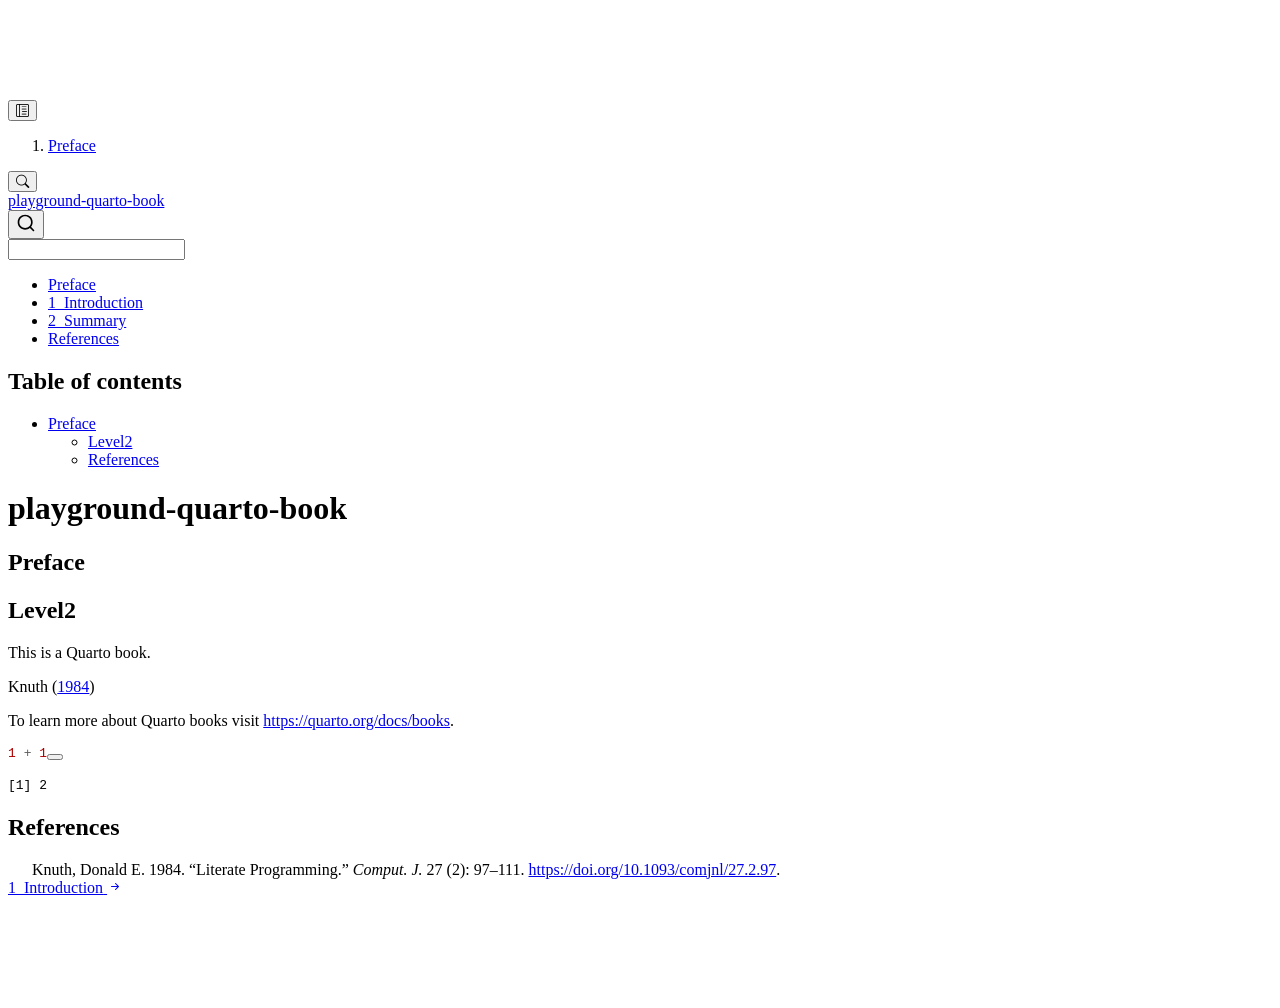
==== _book/index.html @ b1f2ea17 "Initial commit" ====
<!DOCTYPE html>
<html xmlns="http://www.w3.org/1999/xhtml" lang="en" xml:lang="en"><head>

<meta charset="utf-8">
<meta name="generator" content="quarto-1.6.8">

<meta name="viewport" content="width=device-width, initial-scale=1.0, user-scalable=yes">


<title>playground-quarto-book</title>
<style>
code{white-space: pre-wrap;}
span.smallcaps{font-variant: small-caps;}
div.columns{display: flex; gap: min(4vw, 1.5em);}
div.column{flex: auto; overflow-x: auto;}
div.hanging-indent{margin-left: 1.5em; text-indent: -1.5em;}
ul.task-list{list-style: none;}
ul.task-list li input[type="checkbox"] {
  width: 0.8em;
  margin: 0 0.8em 0.2em -1em; /* quarto-specific, see https://github.com/quarto-dev/quarto-cli/issues/4556 */ 
  vertical-align: middle;
}
/* CSS for syntax highlighting */
pre > code.sourceCode { white-space: pre; position: relative; }
pre > code.sourceCode > span { line-height: 1.25; }
pre > code.sourceCode > span:empty { height: 1.2em; }
.sourceCode { overflow: visible; }
code.sourceCode > span { color: inherit; text-decoration: inherit; }
div.sourceCode { margin: 1em 0; }
pre.sourceCode { margin: 0; }
@media screen {
div.sourceCode { overflow: auto; }
}
@media print {
pre > code.sourceCode { white-space: pre-wrap; }
pre > code.sourceCode > span { display: inline-block; text-indent: -5em; padding-left: 5em; }
}
pre.numberSource code
  { counter-reset: source-line 0; }
pre.numberSource code > span
  { position: relative; left: -4em; counter-increment: source-line; }
pre.numberSource code > span > a:first-child::before
  { content: counter(source-line);
    position: relative; left: -1em; text-align: right; vertical-align: baseline;
    border: none; display: inline-block;
    -webkit-touch-callout: none; -webkit-user-select: none;
    -khtml-user-select: none; -moz-user-select: none;
    -ms-user-select: none; user-select: none;
    padding: 0 4px; width: 4em;
  }
pre.numberSource { margin-left: 3em;  padding-left: 4px; }
div.sourceCode
  {   }
@media screen {
pre > code.sourceCode > span > a:first-child::before { text-decoration: underline; }
}
/* CSS for citations */
div.csl-bib-body { }
div.csl-entry {
  clear: both;
  margin-bottom: 0em;
}
.hanging-indent div.csl-entry {
  margin-left:2em;
  text-indent:-2em;
}
div.csl-left-margin {
  min-width:2em;
  float:left;
}
div.csl-right-inline {
  margin-left:2em;
  padding-left:1em;
}
div.csl-indent {
  margin-left: 2em;
}</style>


<script src="site_libs/quarto-nav/quarto-nav.js"></script>
<script src="site_libs/quarto-nav/headroom.min.js"></script>
<script src="site_libs/clipboard/clipboard.min.js"></script>
<script src="site_libs/quarto-search/autocomplete.umd.js"></script>
<script src="site_libs/quarto-search/fuse.min.js"></script>
<script src="site_libs/quarto-search/quarto-search.js"></script>
<meta name="quarto:offset" content="./">
<link href="./intro.html" rel="next">
<script src="site_libs/quarto-html/quarto.js"></script>
<script src="site_libs/quarto-html/popper.min.js"></script>
<script src="site_libs/quarto-html/tippy.umd.min.js"></script>
<script src="site_libs/quarto-html/anchor.min.js"></script>
<link href="site_libs/quarto-html/tippy.css" rel="stylesheet">
<link href="site_libs/quarto-html/quarto-syntax-highlighting-79bb3942e891885f9f7af119cd221462.css" rel="stylesheet" id="quarto-text-highlighting-styles">
<script src="site_libs/bootstrap/bootstrap.min.js"></script>
<link href="site_libs/bootstrap/bootstrap-icons.css" rel="stylesheet">
<link href="site_libs/bootstrap/bootstrap-e19161ed4e9aff9b066a34963cfd5be8.min.css" rel="stylesheet" append-hash="true" id="quarto-bootstrap" data-mode="light">
<script id="quarto-search-options" type="application/json">{
  "location": "sidebar",
  "copy-button": false,
  "collapse-after": 3,
  "panel-placement": "start",
  "type": "textbox",
  "limit": 50,
  "keyboard-shortcut": [
    "f",
    "/",
    "s"
  ],
  "show-item-context": false,
  "language": {
    "search-no-results-text": "No results",
    "search-matching-documents-text": "matching documents",
    "search-copy-link-title": "Copy link to search",
    "search-hide-matches-text": "Hide additional matches",
    "search-more-match-text": "more match in this document",
    "search-more-matches-text": "more matches in this document",
    "search-clear-button-title": "Clear",
    "search-text-placeholder": "",
    "search-detached-cancel-button-title": "Cancel",
    "search-submit-button-title": "Submit",
    "search-label": "Search"
  }
}</script>


</head>

<body class="nav-sidebar floating">

<div id="quarto-search-results"></div>
  <header id="quarto-header" class="headroom fixed-top">
  <nav class="quarto-secondary-nav">
    <div class="container-fluid d-flex">
      <button type="button" class="quarto-btn-toggle btn" data-bs-toggle="collapse" role="button" data-bs-target=".quarto-sidebar-collapse-item" aria-controls="quarto-sidebar" aria-expanded="false" aria-label="Toggle sidebar navigation" onclick="if (window.quartoToggleHeadroom) { window.quartoToggleHeadroom(); }">
        <i class="bi bi-layout-text-sidebar-reverse"></i>
      </button>
        <nav class="quarto-page-breadcrumbs" aria-label="breadcrumb"><ol class="breadcrumb"><li class="breadcrumb-item"><a href="./index.html">Preface</a></li></ol></nav>
        <a class="flex-grow-1" role="navigation" data-bs-toggle="collapse" data-bs-target=".quarto-sidebar-collapse-item" aria-controls="quarto-sidebar" aria-expanded="false" aria-label="Toggle sidebar navigation" onclick="if (window.quartoToggleHeadroom) { window.quartoToggleHeadroom(); }">      
        </a>
      <button type="button" class="btn quarto-search-button" aria-label="Search" onclick="window.quartoOpenSearch();">
        <i class="bi bi-search"></i>
      </button>
    </div>
  </nav>
</header>
<!-- content -->
<div id="quarto-content" class="quarto-container page-columns page-rows-contents page-layout-article">
<!-- sidebar -->
  <nav id="quarto-sidebar" class="sidebar collapse collapse-horizontal quarto-sidebar-collapse-item sidebar-navigation floating overflow-auto">
    <div class="pt-lg-2 mt-2 text-left sidebar-header">
    <div class="sidebar-title mb-0 py-0">
      <a href="./">playground-quarto-book</a> 
    </div>
      </div>
        <div class="mt-2 flex-shrink-0 align-items-center">
        <div class="sidebar-search">
        <div id="quarto-search" class="" title="Search"></div>
        </div>
        </div>
    <div class="sidebar-menu-container"> 
    <ul class="list-unstyled mt-1">
        <li class="sidebar-item">
  <div class="sidebar-item-container"> 
  <a href="./index.html" class="sidebar-item-text sidebar-link active">
 <span class="menu-text">Preface</span></a>
  </div>
</li>
        <li class="sidebar-item">
  <div class="sidebar-item-container"> 
  <a href="./intro.html" class="sidebar-item-text sidebar-link">
 <span class="menu-text"><span class="chapter-number">1</span>&nbsp; <span class="chapter-title">Introduction</span></span></a>
  </div>
</li>
        <li class="sidebar-item">
  <div class="sidebar-item-container"> 
  <a href="./summary.html" class="sidebar-item-text sidebar-link">
 <span class="menu-text"><span class="chapter-number">2</span>&nbsp; <span class="chapter-title">Summary</span></span></a>
  </div>
</li>
        <li class="sidebar-item">
  <div class="sidebar-item-container"> 
  <a href="./references.html" class="sidebar-item-text sidebar-link">
 <span class="menu-text">References</span></a>
  </div>
</li>
    </ul>
    </div>
</nav>
<div id="quarto-sidebar-glass" class="quarto-sidebar-collapse-item" data-bs-toggle="collapse" data-bs-target=".quarto-sidebar-collapse-item"></div>
<!-- margin-sidebar -->
    <div id="quarto-margin-sidebar" class="sidebar margin-sidebar">
        <nav id="TOC" role="doc-toc" class="toc-active">
    <h2 id="toc-title">Table of contents</h2>
   
  <ul>
  <li><a href="#preface" id="toc-preface" class="nav-link active" data-scroll-target="#preface">Preface</a>
  <ul class="collapse">
  <li><a href="#level2" id="toc-level2" class="nav-link" data-scroll-target="#level2">Level2</a></li>
  <li><a href="#bibliography--707ddefda8b9d501a1d63dad3fcb74d0cb28b51a" id="toc-bibliography--707ddefda8b9d501a1d63dad3fcb74d0cb28b51a" class="nav-link" data-scroll-target="#bibliography--707ddefda8b9d501a1d63dad3fcb74d0cb28b51a">References</a></li>
  </ul></li>
  </ul>
</nav>
    </div>
<!-- main -->
<main class="content" id="quarto-document-content">

<header id="title-block-header" class="quarto-title-block default">
<div class="quarto-title">
<h1 class="title">playground-quarto-book</h1>
</div>



<div class="quarto-title-meta">

    
  
    
  </div>
  


</header>


<section id="preface" class="level1 unnumbered">
<h1 class="unnumbered">Preface</h1>
<section id="level2" class="level2">
<h2 class="anchored" data-anchor-id="level2">Level2</h2>
<p>This is a Quarto book.</p>
<p><span class="citation" data-cites="knuth84--707ddefda8b9d501a1d63dad3fcb74d0cb28b51a">Knuth (<a href="references.html#ref-knuth84--707ddefda8b9d501a1d63dad3fcb74d0cb28b51a" role="doc-biblioref">1984</a>)</span></p>
<p>To learn more about Quarto books visit <a href="https://quarto.org/docs/books" class="uri">https://quarto.org/docs/books</a>.</p>
<div class="cell">
<div class="sourceCode cell-code" id="cb1"><pre class="sourceCode r code-with-copy"><code class="sourceCode r"><span id="cb1-1"><a href="#cb1-1" aria-hidden="true" tabindex="-1"></a><span class="dv">1</span> <span class="sc">+</span> <span class="dv">1</span></span></code><button title="Copy to Clipboard" class="code-copy-button"><i class="bi"></i></button></pre></div>
<div class="cell-output cell-output-stdout">
<pre><code>[1] 2</code></pre>
</div>
</div>


</section>
<section id="bibliography--707ddefda8b9d501a1d63dad3fcb74d0cb28b51a" class="level2 unnumbered">
<h2 class="unnumbered anchored" data-anchor-id="bibliography--707ddefda8b9d501a1d63dad3fcb74d0cb28b51a">References</h2>
<div id="refs--707ddefda8b9d501a1d63dad3fcb74d0cb28b51a" class="references csl-bib-body hanging-indent" data-entry-spacing="0" role="list">
<div id="ref-knuth84--707ddefda8b9d501a1d63dad3fcb74d0cb28b51a" class="csl-entry" role="listitem">
Knuth, Donald E. 1984. <span>“Literate Programming.”</span> <em>Comput. J.</em> 27 (2): 97–111. <a href="https://doi.org/10.1093/comjnl/27.2.97">https://doi.org/10.1093/comjnl/27.2.97</a>.
</div>
</div>
</section>
</section>

</main> <!-- /main -->
<script id="quarto-html-after-body" type="application/javascript">
window.document.addEventListener("DOMContentLoaded", function (event) {
  const toggleBodyColorMode = (bsSheetEl) => {
    const mode = bsSheetEl.getAttribute("data-mode");
    const bodyEl = window.document.querySelector("body");
    if (mode === "dark") {
      bodyEl.classList.add("quarto-dark");
      bodyEl.classList.remove("quarto-light");
    } else {
      bodyEl.classList.add("quarto-light");
      bodyEl.classList.remove("quarto-dark");
    }
  }
  const toggleBodyColorPrimary = () => {
    const bsSheetEl = window.document.querySelector("link#quarto-bootstrap");
    if (bsSheetEl) {
      toggleBodyColorMode(bsSheetEl);
    }
  }
  toggleBodyColorPrimary();  
  const icon = "";
  const anchorJS = new window.AnchorJS();
  anchorJS.options = {
    placement: 'right',
    icon: icon
  };
  anchorJS.add('.anchored');
  const isCodeAnnotation = (el) => {
    for (const clz of el.classList) {
      if (clz.startsWith('code-annotation-')) {                     
        return true;
      }
    }
    return false;
  }
  const onCopySuccess = function(e) {
    // button target
    const button = e.trigger;
    // don't keep focus
    button.blur();
    // flash "checked"
    button.classList.add('code-copy-button-checked');
    var currentTitle = button.getAttribute("title");
    button.setAttribute("title", "Copied!");
    let tooltip;
    if (window.bootstrap) {
      button.setAttribute("data-bs-toggle", "tooltip");
      button.setAttribute("data-bs-placement", "left");
      button.setAttribute("data-bs-title", "Copied!");
      tooltip = new bootstrap.Tooltip(button, 
        { trigger: "manual", 
          customClass: "code-copy-button-tooltip",
          offset: [0, -8]});
      tooltip.show();    
    }
    setTimeout(function() {
      if (tooltip) {
        tooltip.hide();
        button.removeAttribute("data-bs-title");
        button.removeAttribute("data-bs-toggle");
        button.removeAttribute("data-bs-placement");
      }
      button.setAttribute("title", currentTitle);
      button.classList.remove('code-copy-button-checked');
    }, 1000);
    // clear code selection
    e.clearSelection();
  }
  const getTextToCopy = function(trigger) {
      const codeEl = trigger.previousElementSibling.cloneNode(true);
      for (const childEl of codeEl.children) {
        if (isCodeAnnotation(childEl)) {
          childEl.remove();
        }
      }
      return codeEl.innerText;
  }
  const clipboard = new window.ClipboardJS('.code-copy-button:not([data-in-quarto-modal])', {
    text: getTextToCopy
  });
  clipboard.on('success', onCopySuccess);
  if (window.document.getElementById('quarto-embedded-source-code-modal')) {
    // For code content inside modals, clipBoardJS needs to be initialized with a container option
    // TODO: Check when it could be a function (https://github.com/zenorocha/clipboard.js/issues/860)
    const clipboardModal = new window.ClipboardJS('.code-copy-button[data-in-quarto-modal]', {
      text: getTextToCopy,
      container: window.document.getElementById('quarto-embedded-source-code-modal')
    });
    clipboardModal.on('success', onCopySuccess);
  }
    var localhostRegex = new RegExp(/^(?:http|https):\/\/localhost\:?[0-9]*\//);
    var mailtoRegex = new RegExp(/^mailto:/);
      var filterRegex = new RegExp('/' + window.location.host + '/');
    var isInternal = (href) => {
        return filterRegex.test(href) || localhostRegex.test(href) || mailtoRegex.test(href);
    }
    // Inspect non-navigation links and adorn them if external
 	var links = window.document.querySelectorAll('a[href]:not(.nav-link):not(.navbar-brand):not(.toc-action):not(.sidebar-link):not(.sidebar-item-toggle):not(.pagination-link):not(.no-external):not([aria-hidden]):not(.dropdown-item):not(.quarto-navigation-tool):not(.about-link)');
    for (var i=0; i<links.length; i++) {
      const link = links[i];
      if (!isInternal(link.href)) {
        // undo the damage that might have been done by quarto-nav.js in the case of
        // links that we want to consider external
        if (link.dataset.originalHref !== undefined) {
          link.href = link.dataset.originalHref;
        }
      }
    }
  function tippyHover(el, contentFn, onTriggerFn, onUntriggerFn) {
    const config = {
      allowHTML: true,
      maxWidth: 500,
      delay: 100,
      arrow: false,
      appendTo: function(el) {
          return el.parentElement;
      },
      interactive: true,
      interactiveBorder: 10,
      theme: 'quarto',
      placement: 'bottom-start',
    };
    if (contentFn) {
      config.content = contentFn;
    }
    if (onTriggerFn) {
      config.onTrigger = onTriggerFn;
    }
    if (onUntriggerFn) {
      config.onUntrigger = onUntriggerFn;
    }
    window.tippy(el, config); 
  }
  const noterefs = window.document.querySelectorAll('a[role="doc-noteref"]');
  for (var i=0; i<noterefs.length; i++) {
    const ref = noterefs[i];
    tippyHover(ref, function() {
      // use id or data attribute instead here
      let href = ref.getAttribute('data-footnote-href') || ref.getAttribute('href');
      try { href = new URL(href).hash; } catch {}
      const id = href.replace(/^#\/?/, "");
      const note = window.document.getElementById(id);
      if (note) {
        return note.innerHTML;
      } else {
        return "";
      }
    });
  }
  const xrefs = window.document.querySelectorAll('a.quarto-xref');
  const processXRef = (id, note) => {
    // Strip column container classes
    const stripColumnClz = (el) => {
      el.classList.remove("page-full", "page-columns");
      if (el.children) {
        for (const child of el.children) {
          stripColumnClz(child);
        }
      }
    }
    stripColumnClz(note)
    if (id === null || id.startsWith('sec-')) {
      // Special case sections, only their first couple elements
      const container = document.createElement("div");
      if (note.children && note.children.length > 2) {
        container.appendChild(note.children[0].cloneNode(true));
        for (let i = 1; i < note.children.length; i++) {
          const child = note.children[i];
          if (child.tagName === "P" && child.innerText === "") {
            continue;
          } else {
            container.appendChild(child.cloneNode(true));
            break;
          }
        }
        if (window.Quarto?.typesetMath) {
          window.Quarto.typesetMath(container);
        }
        return container.innerHTML
      } else {
        if (window.Quarto?.typesetMath) {
          window.Quarto.typesetMath(note);
        }
        return note.innerHTML;
      }
    } else {
      // Remove any anchor links if they are present
      const anchorLink = note.querySelector('a.anchorjs-link');
      if (anchorLink) {
        anchorLink.remove();
      }
      if (window.Quarto?.typesetMath) {
        window.Quarto.typesetMath(note);
      }
      // TODO in 1.5, we should make sure this works without a callout special case
      if (note.classList.contains("callout")) {
        return note.outerHTML;
      } else {
        return note.innerHTML;
      }
    }
  }
  for (var i=0; i<xrefs.length; i++) {
    const xref = xrefs[i];
    tippyHover(xref, undefined, function(instance) {
      instance.disable();
      let url = xref.getAttribute('href');
      let hash = undefined; 
      if (url.startsWith('#')) {
        hash = url;
      } else {
        try { hash = new URL(url).hash; } catch {}
      }
      if (hash) {
        const id = hash.replace(/^#\/?/, "");
        const note = window.document.getElementById(id);
        if (note !== null) {
          try {
            const html = processXRef(id, note.cloneNode(true));
            instance.setContent(html);
          } finally {
            instance.enable();
            instance.show();
          }
        } else {
          // See if we can fetch this
          fetch(url.split('#')[0])
          .then(res => res.text())
          .then(html => {
            const parser = new DOMParser();
            const htmlDoc = parser.parseFromString(html, "text/html");
            const note = htmlDoc.getElementById(id);
            if (note !== null) {
              const html = processXRef(id, note);
              instance.setContent(html);
            } 
          }).finally(() => {
            instance.enable();
            instance.show();
          });
        }
      } else {
        // See if we can fetch a full url (with no hash to target)
        // This is a special case and we should probably do some content thinning / targeting
        fetch(url)
        .then(res => res.text())
        .then(html => {
          const parser = new DOMParser();
          const htmlDoc = parser.parseFromString(html, "text/html");
          const note = htmlDoc.querySelector('main.content');
          if (note !== null) {
            // This should only happen for chapter cross references
            // (since there is no id in the URL)
            // remove the first header
            if (note.children.length > 0 && note.children[0].tagName === "HEADER") {
              note.children[0].remove();
            }
            const html = processXRef(null, note);
            instance.setContent(html);
          } 
        }).finally(() => {
          instance.enable();
          instance.show();
        });
      }
    }, function(instance) {
    });
  }
      let selectedAnnoteEl;
      const selectorForAnnotation = ( cell, annotation) => {
        let cellAttr = 'data-code-cell="' + cell + '"';
        let lineAttr = 'data-code-annotation="' +  annotation + '"';
        const selector = 'span[' + cellAttr + '][' + lineAttr + ']';
        return selector;
      }
      const selectCodeLines = (annoteEl) => {
        const doc = window.document;
        const targetCell = annoteEl.getAttribute("data-target-cell");
        const targetAnnotation = annoteEl.getAttribute("data-target-annotation");
        const annoteSpan = window.document.querySelector(selectorForAnnotation(targetCell, targetAnnotation));
        const lines = annoteSpan.getAttribute("data-code-lines").split(",");
        const lineIds = lines.map((line) => {
          return targetCell + "-" + line;
        })
        let top = null;
        let height = null;
        let parent = null;
        if (lineIds.length > 0) {
            //compute the position of the single el (top and bottom and make a div)
            const el = window.document.getElementById(lineIds[0]);
            top = el.offsetTop;
            height = el.offsetHeight;
            parent = el.parentElement.parentElement;
          if (lineIds.length > 1) {
            const lastEl = window.document.getElementById(lineIds[lineIds.length - 1]);
            const bottom = lastEl.offsetTop + lastEl.offsetHeight;
            height = bottom - top;
          }
          if (top !== null && height !== null && parent !== null) {
            // cook up a div (if necessary) and position it 
            let div = window.document.getElementById("code-annotation-line-highlight");
            if (div === null) {
              div = window.document.createElement("div");
              div.setAttribute("id", "code-annotation-line-highlight");
              div.style.position = 'absolute';
              parent.appendChild(div);
            }
            div.style.top = top - 2 + "px";
            div.style.height = height + 4 + "px";
            div.style.left = 0;
            let gutterDiv = window.document.getElementById("code-annotation-line-highlight-gutter");
            if (gutterDiv === null) {
              gutterDiv = window.document.createElement("div");
              gutterDiv.setAttribute("id", "code-annotation-line-highlight-gutter");
              gutterDiv.style.position = 'absolute';
              const codeCell = window.document.getElementById(targetCell);
              const gutter = codeCell.querySelector('.code-annotation-gutter');
              gutter.appendChild(gutterDiv);
            }
            gutterDiv.style.top = top - 2 + "px";
            gutterDiv.style.height = height + 4 + "px";
          }
          selectedAnnoteEl = annoteEl;
        }
      };
      const unselectCodeLines = () => {
        const elementsIds = ["code-annotation-line-highlight", "code-annotation-line-highlight-gutter"];
        elementsIds.forEach((elId) => {
          const div = window.document.getElementById(elId);
          if (div) {
            div.remove();
          }
        });
        selectedAnnoteEl = undefined;
      };
        // Handle positioning of the toggle
    window.addEventListener(
      "resize",
      throttle(() => {
        elRect = undefined;
        if (selectedAnnoteEl) {
          selectCodeLines(selectedAnnoteEl);
        }
      }, 10)
    );
    function throttle(fn, ms) {
    let throttle = false;
    let timer;
      return (...args) => {
        if(!throttle) { // first call gets through
            fn.apply(this, args);
            throttle = true;
        } else { // all the others get throttled
            if(timer) clearTimeout(timer); // cancel #2
            timer = setTimeout(() => {
              fn.apply(this, args);
              timer = throttle = false;
            }, ms);
        }
      };
    }
      // Attach click handler to the DT
      const annoteDls = window.document.querySelectorAll('dt[data-target-cell]');
      for (const annoteDlNode of annoteDls) {
        annoteDlNode.addEventListener('click', (event) => {
          const clickedEl = event.target;
          if (clickedEl !== selectedAnnoteEl) {
            unselectCodeLines();
            const activeEl = window.document.querySelector('dt[data-target-cell].code-annotation-active');
            if (activeEl) {
              activeEl.classList.remove('code-annotation-active');
            }
            selectCodeLines(clickedEl);
            clickedEl.classList.add('code-annotation-active');
          } else {
            // Unselect the line
            unselectCodeLines();
            clickedEl.classList.remove('code-annotation-active');
          }
        });
      }
  const findCites = (el) => {
    const parentEl = el.parentElement;
    if (parentEl) {
      const cites = parentEl.dataset.cites;
      if (cites) {
        return {
          el,
          cites: cites.split(' ')
        };
      } else {
        return findCites(el.parentElement)
      }
    } else {
      return undefined;
    }
  };
  var bibliorefs = window.document.querySelectorAll('a[role="doc-biblioref"]');
  for (var i=0; i<bibliorefs.length; i++) {
    const ref = bibliorefs[i];
    const citeInfo = findCites(ref);
    if (citeInfo) {
      tippyHover(citeInfo.el, function() {
        var popup = window.document.createElement('div');
        citeInfo.cites.forEach(function(cite) {
          var citeDiv = window.document.createElement('div');
          citeDiv.classList.add('hanging-indent');
          citeDiv.classList.add('csl-entry');
          var biblioDiv = window.document.getElementById('ref-' + cite);
          if (biblioDiv) {
            citeDiv.innerHTML = biblioDiv.innerHTML;
          }
          popup.appendChild(citeDiv);
        });
        return popup.innerHTML;
      });
    }
  }
});
</script>
<nav class="page-navigation">
  <div class="nav-page nav-page-previous">
  </div>
  <div class="nav-page nav-page-next">
      <a href="./intro.html" class="pagination-link" aria-label="Introduction">
        <span class="nav-page-text"><span class="chapter-number">1</span>&nbsp; <span class="chapter-title">Introduction</span></span> <i class="bi bi-arrow-right-short"></i>
      </a>
  </div>
</nav>
</div> <!-- /content -->




</body></html>
---- _book/site_libs/quarto-html/tippy.css ----
.tippy-box[data-animation=fade][data-state=hidden]{opacity:0}[data-tippy-root]{max-width:calc(100vw - 10px)}.tippy-box{position:relative;background-color:#333;color:#fff;border-radius:4px;font-size:14px;line-height:1.4;white-space:normal;outline:0;transition-property:transform,visibility,opacity}.tippy-box[data-placement^=top]>.tippy-arrow{bottom:0}.tippy-box[data-placement^=top]>.tippy-arrow:before{bottom:-7px;left:0;border-width:8px 8px 0;border-top-color:initial;transform-origin:center top}.tippy-box[data-placement^=bottom]>.tippy-arrow{top:0}.tippy-box[data-placement^=bottom]>.tippy-arrow:before{top:-7px;left:0;border-width:0 8px 8px;border-bottom-color:initial;transform-origin:center bottom}.tippy-box[data-placement^=left]>.tippy-arrow{right:0}.tippy-box[data-placement^=left]>.tippy-arrow:before{border-width:8px 0 8px 8px;border-left-color:initial;right:-7px;transform-origin:center left}.tippy-box[data-placement^=right]>.tippy-arrow{left:0}.tippy-box[data-placement^=right]>.tippy-arrow:before{left:-7px;border-width:8px 8px 8px 0;border-right-color:initial;transform-origin:center right}.tippy-box[data-inertia][data-state=visible]{transition-timing-function:cubic-bezier(.54,1.5,.38,1.11)}.tippy-arrow{width:16px;height:16px;color:#333}.tippy-arrow:before{content:"";position:absolute;border-color:transparent;border-style:solid}.tippy-content{position:relative;padding:5px 9px;z-index:1}
---- _book/site_libs/quarto-html/quarto-syntax-highlighting-79bb3942e891885f9f7af119cd221462.css ----
/* quarto syntax highlight colors */
:root {
  --quarto-hl-ot-color: #003B4F;
  --quarto-hl-at-color: #657422;
  --quarto-hl-ss-color: #20794D;
  --quarto-hl-an-color: #5E5E5E;
  --quarto-hl-fu-color: #4758AB;
  --quarto-hl-st-color: #20794D;
  --quarto-hl-cf-color: #003B4F;
  --quarto-hl-op-color: #5E5E5E;
  --quarto-hl-er-color: #AD0000;
  --quarto-hl-bn-color: #AD0000;
  --quarto-hl-al-color: #AD0000;
  --quarto-hl-va-color: #111111;
  --quarto-hl-bu-color: inherit;
  --quarto-hl-ex-color: inherit;
  --quarto-hl-pp-color: #AD0000;
  --quarto-hl-in-color: #5E5E5E;
  --quarto-hl-vs-color: #20794D;
  --quarto-hl-wa-color: #5E5E5E;
  --quarto-hl-do-color: #5E5E5E;
  --quarto-hl-im-color: #00769E;
  --quarto-hl-ch-color: #20794D;
  --quarto-hl-dt-color: #AD0000;
  --quarto-hl-fl-color: #AD0000;
  --quarto-hl-co-color: #5E5E5E;
  --quarto-hl-cv-color: #5E5E5E;
  --quarto-hl-cn-color: #8f5902;
  --quarto-hl-sc-color: #5E5E5E;
  --quarto-hl-dv-color: #AD0000;
  --quarto-hl-kw-color: #003B4F;
}

/* other quarto variables */
:root {
  --quarto-font-monospace: SFMono-Regular, Menlo, Monaco, Consolas, "Liberation Mono", "Courier New", monospace;
}

pre > code.sourceCode > span {
  color: #003B4F;
}

code span {
  color: #003B4F;
}

code.sourceCode > span {
  color: #003B4F;
}

div.sourceCode,
div.sourceCode pre.sourceCode {
  color: #003B4F;
}

code span.ot {
  color: #003B4F;
  font-style: inherit;
}

code span.at {
  color: #657422;
  font-style: inherit;
}

code span.ss {
  color: #20794D;
  font-style: inherit;
}

code span.an {
  color: #5E5E5E;
  font-style: inherit;
}

code span.fu {
  color: #4758AB;
  font-style: inherit;
}

code span.st {
  color: #20794D;
  font-style: inherit;
}

code span.cf {
  color: #003B4F;
  font-weight: bold;
  font-style: inherit;
}

code span.op {
  color: #5E5E5E;
  font-style: inherit;
}

code span.er {
  color: #AD0000;
  font-style: inherit;
}

code span.bn {
  color: #AD0000;
  font-style: inherit;
}

code span.al {
  color: #AD0000;
  font-style: inherit;
}

code span.va {
  color: #111111;
  font-style: inherit;
}

code span.bu {
  font-style: inherit;
}

code span.ex {
  font-style: inherit;
}

code span.pp {
  color: #AD0000;
  font-style: inherit;
}

code span.in {
  color: #5E5E5E;
  font-style: inherit;
}

code span.vs {
  color: #20794D;
  font-style: inherit;
}

code span.wa {
  color: #5E5E5E;
  font-style: italic;
}

code span.do {
  color: #5E5E5E;
  font-style: italic;
}

code span.im {
  color: #00769E;
  font-style: inherit;
}

code span.ch {
  color: #20794D;
  font-style: inherit;
}

code span.dt {
  color: #AD0000;
  font-style: inherit;
}

code span.fl {
  color: #AD0000;
  font-style: inherit;
}

code span.co {
  color: #5E5E5E;
  font-style: inherit;
}

code span.cv {
  color: #5E5E5E;
  font-style: italic;
}

code span.cn {
  color: #8f5902;
  font-style: inherit;
}

code span.sc {
  color: #5E5E5E;
  font-style: inherit;
}

code span.dv {
  color: #AD0000;
  font-style: inherit;
}

code span.kw {
  color: #003B4F;
  font-weight: bold;
  font-style: inherit;
}

.prevent-inlining {
  content: "</";
}

/*# sourceMappingURL=176343f978445ff345facc1991557eab.css.map */
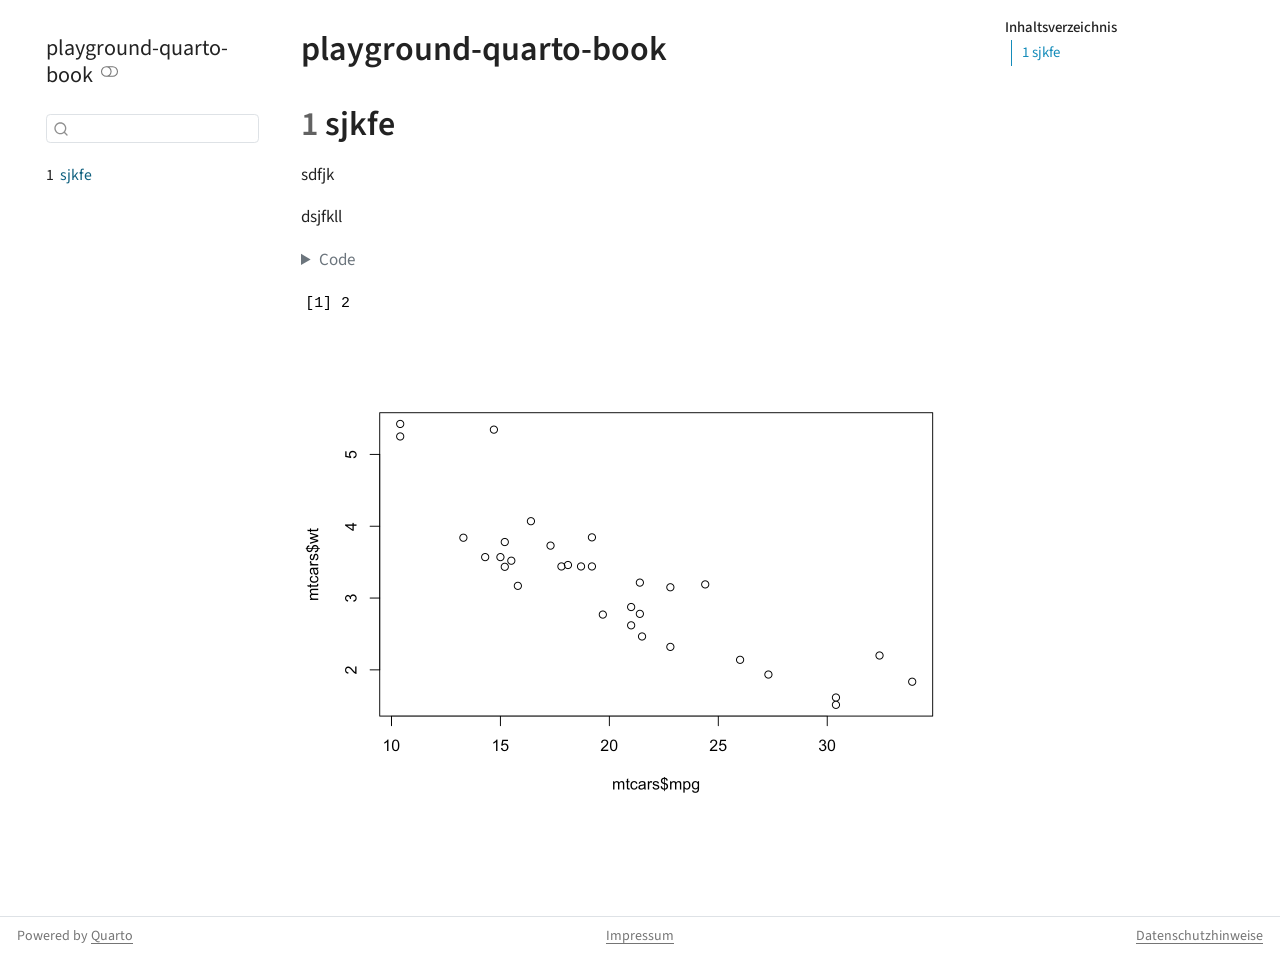
==== commit 72353c8e: "update datenschutz" ====
--- a/_book/index.html
+++ b/_book/index.html
@@ -1,12 +1,9 @@
 <!DOCTYPE html>
-<html xmlns="http://www.w3.org/1999/xhtml" lang="en" xml:lang="en"><head>
-
+<html xmlns="http://www.w3.org/1999/xhtml" lang="de-DE" xml:lang="de-DE"><head>
+<meta http-equiv="Content-Type" content="text/html; charset=UTF-8">
 <meta charset="utf-8">
-<meta name="generator" content="quarto-1.6.8">
-
+<meta name="generator" content="quarto-1.6.31">
 <meta name="viewport" content="width=device-width, initial-scale=1.0, user-scalable=yes">
-
-
 <title>playground-quarto-book</title>
 <style>
 code{white-space: pre-wrap;}
@@ -54,28 +51,7 @@
 @media screen {
 pre > code.sourceCode > span > a:first-child::before { text-decoration: underline; }
 }
-/* CSS for citations */
-div.csl-bib-body { }
-div.csl-entry {
-  clear: both;
-  margin-bottom: 0em;
-}
-.hanging-indent div.csl-entry {
-  margin-left:2em;
-  text-indent:-2em;
-}
-div.csl-left-margin {
-  min-width:2em;
-  float:left;
-}
-div.csl-right-inline {
-  margin-left:2em;
-  padding-left:1em;
-}
-div.csl-indent {
-  margin-left: 2em;
-}</style>
-
+</style>
 
 <script src="site_libs/quarto-nav/quarto-nav.js"></script>
 <script src="site_libs/quarto-nav/headroom.min.js"></script>
@@ -84,17 +60,17 @@
 <script src="site_libs/quarto-search/fuse.min.js"></script>
 <script src="site_libs/quarto-search/quarto-search.js"></script>
 <meta name="quarto:offset" content="./">
-<link href="./intro.html" rel="next">
 <script src="site_libs/quarto-html/quarto.js"></script>
 <script src="site_libs/quarto-html/popper.min.js"></script>
 <script src="site_libs/quarto-html/tippy.umd.min.js"></script>
 <script src="site_libs/quarto-html/anchor.min.js"></script>
 <link href="site_libs/quarto-html/tippy.css" rel="stylesheet">
-<link href="site_libs/quarto-html/quarto-syntax-highlighting-79bb3942e891885f9f7af119cd221462.css" rel="stylesheet" id="quarto-text-highlighting-styles">
+<link href="site_libs/quarto-html/quarto-syntax-highlighting-a8378a0342da607bf6aa9ac04725c156.css" rel="stylesheet" class="quarto-color-scheme" id="quarto-text-highlighting-styles">
+<link href="site_libs/quarto-html/quarto-syntax-highlighting-dark-ee0f4f7d966e899a69427f9cc7766ddb.css" rel="prefetch" class="quarto-color-scheme quarto-color-alternate" id="quarto-text-highlighting-styles">
 <script src="site_libs/bootstrap/bootstrap.min.js"></script>
 <link href="site_libs/bootstrap/bootstrap-icons.css" rel="stylesheet">
-<link href="site_libs/bootstrap/bootstrap-e19161ed4e9aff9b066a34963cfd5be8.min.css" rel="stylesheet" append-hash="true" id="quarto-bootstrap" data-mode="light">
-<script id="quarto-search-options" type="application/json">{
+<link href="site_libs/bootstrap/bootstrap-34afec94af0517490cea4d42dcec0aef.min.css" rel="stylesheet" append-hash="true" class="quarto-color-scheme" id="quarto-bootstrap" data-mode="light">
+<link href="site_libs/bootstrap/bootstrap-dark.min.css" rel="prefetch" class="quarto-color-scheme quarto-color-alternate" id="quarto-bootstrap" data-mode="dark"><script id="quarto-search-options" type="application/json">{
   "location": "sidebar",
   "copy-button": false,
   "collapse-after": 3,
@@ -108,104 +84,70 @@
   ],
   "show-item-context": false,
   "language": {
-    "search-no-results-text": "No results",
-    "search-matching-documents-text": "matching documents",
-    "search-copy-link-title": "Copy link to search",
-    "search-hide-matches-text": "Hide additional matches",
-    "search-more-match-text": "more match in this document",
-    "search-more-matches-text": "more matches in this document",
-    "search-clear-button-title": "Clear",
+    "search-no-results-text": "Keine Treffer",
+    "search-matching-documents-text": "Treffer",
+    "search-copy-link-title": "Link in die Suche kopieren",
+    "search-hide-matches-text": "Zusätzliche Treffer verbergen",
+    "search-more-match-text": "weitere Treffer in diesem Dokument",
+    "search-more-matches-text": "weitere Treffer in diesem Dokument",
+    "search-clear-button-title": "Zurücksetzen",
     "search-text-placeholder": "",
-    "search-detached-cancel-button-title": "Cancel",
-    "search-submit-button-title": "Submit",
-    "search-label": "Search"
-  }
-}</script>
-
-
+    "search-detached-cancel-button-title": "Abbrechen",
+    "search-submit-button-title": "Abschicken",
+    "search-label": "Suchen"
+  }
+}</script><link rel="stylesheet" href="styles.css">
 </head>
-
 <body class="nav-sidebar floating">
 
 <div id="quarto-search-results"></div>
-  <header id="quarto-header" class="headroom fixed-top">
-  <nav class="quarto-secondary-nav">
-    <div class="container-fluid d-flex">
-      <button type="button" class="quarto-btn-toggle btn" data-bs-toggle="collapse" role="button" data-bs-target=".quarto-sidebar-collapse-item" aria-controls="quarto-sidebar" aria-expanded="false" aria-label="Toggle sidebar navigation" onclick="if (window.quartoToggleHeadroom) { window.quartoToggleHeadroom(); }">
+  <header id="quarto-header" class="headroom fixed-top"><nav class="quarto-secondary-nav"><div class="container-fluid d-flex">
+      <button type="button" class="quarto-btn-toggle btn" data-bs-toggle="collapse" role="button" data-bs-target=".quarto-sidebar-collapse-item" aria-controls="quarto-sidebar" aria-expanded="false" aria-label="Seitenleiste umschalten" onclick="if (window.quartoToggleHeadroom) { window.quartoToggleHeadroom(); }">
         <i class="bi bi-layout-text-sidebar-reverse"></i>
       </button>
-        <nav class="quarto-page-breadcrumbs" aria-label="breadcrumb"><ol class="breadcrumb"><li class="breadcrumb-item"><a href="./index.html">Preface</a></li></ol></nav>
-        <a class="flex-grow-1" role="navigation" data-bs-toggle="collapse" data-bs-target=".quarto-sidebar-collapse-item" aria-controls="quarto-sidebar" aria-expanded="false" aria-label="Toggle sidebar navigation" onclick="if (window.quartoToggleHeadroom) { window.quartoToggleHeadroom(); }">      
+        <nav class="quarto-page-breadcrumbs" aria-label="breadcrumb"><ol class="breadcrumb"><li class="breadcrumb-item"><a href="./index.html"><span class="chapter-number">1</span>&nbsp; <span class="chapter-title">sjkfe</span></a></li></ol></nav>
+        <a class="flex-grow-1" role="navigation" data-bs-toggle="collapse" data-bs-target=".quarto-sidebar-collapse-item" aria-controls="quarto-sidebar" aria-expanded="false" aria-label="Seitenleiste umschalten" onclick="if (window.quartoToggleHeadroom) { window.quartoToggleHeadroom(); }">      
         </a>
-      <button type="button" class="btn quarto-search-button" aria-label="Search" onclick="window.quartoOpenSearch();">
+      <button type="button" class="btn quarto-search-button" aria-label="Suchen" onclick="window.quartoOpenSearch();">
         <i class="bi bi-search"></i>
       </button>
     </div>
-  </nav>
-</header>
-<!-- content -->
-<div id="quarto-content" class="quarto-container page-columns page-rows-contents page-layout-article">
+  </nav></header><!-- content --><div id="quarto-content" class="quarto-container page-columns page-rows-contents page-layout-article">
 <!-- sidebar -->
-  <nav id="quarto-sidebar" class="sidebar collapse collapse-horizontal quarto-sidebar-collapse-item sidebar-navigation floating overflow-auto">
-    <div class="pt-lg-2 mt-2 text-left sidebar-header">
+  <nav id="quarto-sidebar" class="sidebar collapse collapse-horizontal quarto-sidebar-collapse-item sidebar-navigation floating overflow-auto"><div class="pt-lg-2 mt-2 text-left sidebar-header">
     <div class="sidebar-title mb-0 py-0">
       <a href="./">playground-quarto-book</a> 
+        <div class="sidebar-tools-main">
+  <a href="" class="quarto-color-scheme-toggle quarto-navigation-tool  px-1" onclick="window.quartoToggleColorScheme(); return false;" title="Dunkelmodus umschalten"><i class="bi"></i></a>
+</div>
     </div>
       </div>
         <div class="mt-2 flex-shrink-0 align-items-center">
         <div class="sidebar-search">
-        <div id="quarto-search" class="" title="Search"></div>
+        <div id="quarto-search" class="" title="Suchen"></div>
         </div>
         </div>
     <div class="sidebar-menu-container"> 
     <ul class="list-unstyled mt-1">
-        <li class="sidebar-item">
+<li class="sidebar-item">
   <div class="sidebar-item-container"> 
   <a href="./index.html" class="sidebar-item-text sidebar-link active">
- <span class="menu-text">Preface</span></a>
-  </div>
-</li>
-        <li class="sidebar-item">
-  <div class="sidebar-item-container"> 
-  <a href="./intro.html" class="sidebar-item-text sidebar-link">
- <span class="menu-text"><span class="chapter-number">1</span>&nbsp; <span class="chapter-title">Introduction</span></span></a>
-  </div>
-</li>
-        <li class="sidebar-item">
-  <div class="sidebar-item-container"> 
-  <a href="./summary.html" class="sidebar-item-text sidebar-link">
- <span class="menu-text"><span class="chapter-number">2</span>&nbsp; <span class="chapter-title">Summary</span></span></a>
-  </div>
-</li>
-        <li class="sidebar-item">
-  <div class="sidebar-item-container"> 
-  <a href="./references.html" class="sidebar-item-text sidebar-link">
- <span class="menu-text">References</span></a>
+ <span class="menu-text"><span class="chapter-number">1</span>&nbsp; <span class="chapter-title">sjkfe</span></span></a>
   </div>
 </li>
     </ul>
-    </div>
-</nav>
-<div id="quarto-sidebar-glass" class="quarto-sidebar-collapse-item" data-bs-toggle="collapse" data-bs-target=".quarto-sidebar-collapse-item"></div>
+</div>
+</nav><div id="quarto-sidebar-glass" class="quarto-sidebar-collapse-item" data-bs-toggle="collapse" data-bs-target=".quarto-sidebar-collapse-item"></div>
 <!-- margin-sidebar -->
     <div id="quarto-margin-sidebar" class="sidebar margin-sidebar">
-        <nav id="TOC" role="doc-toc" class="toc-active">
-    <h2 id="toc-title">Table of contents</h2>
+        <nav id="TOC" role="doc-toc" class="toc-active"><h2 id="toc-title">Inhaltsverzeichnis</h2>
    
   <ul>
-  <li><a href="#preface" id="toc-preface" class="nav-link active" data-scroll-target="#preface">Preface</a>
-  <ul class="collapse">
-  <li><a href="#level2" id="toc-level2" class="nav-link" data-scroll-target="#level2">Level2</a></li>
-  <li><a href="#bibliography--707ddefda8b9d501a1d63dad3fcb74d0cb28b51a" id="toc-bibliography--707ddefda8b9d501a1d63dad3fcb74d0cb28b51a" class="nav-link" data-scroll-target="#bibliography--707ddefda8b9d501a1d63dad3fcb74d0cb28b51a">References</a></li>
-  </ul></li>
-  </ul>
-</nav>
+<li><a href="#sjkfe" id="toc-sjkfe" class="nav-link active" data-scroll-target="#sjkfe"><span class="header-section-number">1</span> sjkfe</a></li>
+  </ul></nav>
     </div>
 <!-- main -->
-<main class="content" id="quarto-document-content">
-
-<header id="title-block-header" class="quarto-title-block default">
-<div class="quarto-title">
+<main class="content" id="quarto-document-content"><header id="title-block-header" class="quarto-title-block default"><div class="quarto-title">
 <h1 class="title">playground-quarto-book</h1>
 </div>
 
@@ -220,37 +162,29 @@
   
 
 
-</header>
-
-
-<section id="preface" class="level1 unnumbered">
-<h1 class="unnumbered">Preface</h1>
-<section id="level2" class="level2">
-<h2 class="anchored" data-anchor-id="level2">Level2</h2>
-<p>This is a Quarto book.</p>
-<p><span class="citation" data-cites="knuth84--707ddefda8b9d501a1d63dad3fcb74d0cb28b51a">Knuth (<a href="references.html#ref-knuth84--707ddefda8b9d501a1d63dad3fcb74d0cb28b51a" role="doc-biblioref">1984</a>)</span></p>
-<p>To learn more about Quarto books visit <a href="https://quarto.org/docs/books" class="uri">https://quarto.org/docs/books</a>.</p>
+</header><section id="sjkfe" class="level1" data-number="1"><h1 data-number="1">
+<span class="header-section-number">1</span> sjkfe</h1>
+<p>sdfjk</p>
+<p>dsjfkll</p>
 <div class="cell">
-<div class="sourceCode cell-code" id="cb1"><pre class="sourceCode r code-with-copy"><code class="sourceCode r"><span id="cb1-1"><a href="#cb1-1" aria-hidden="true" tabindex="-1"></a><span class="dv">1</span> <span class="sc">+</span> <span class="dv">1</span></span></code><button title="Copy to Clipboard" class="code-copy-button"><i class="bi"></i></button></pre></div>
-<div class="cell-output cell-output-stdout">
+<details class="code-fold"><summary>Code</summary><div class="sourceCode cell-code" id="cb1"><pre class="sourceCode markdown code-with-copy"><code class="sourceCode markdown"><span id="cb1-1"><a href="#cb1-1" aria-hidden="true" tabindex="-1"></a><span class="in">```{r}</span></span>
+<span id="cb1-2"><a href="#cb1-2" aria-hidden="true" tabindex="-1"></a><span class="in">#| eval: true</span></span>
+<span id="cb1-3"><a href="#cb1-3" aria-hidden="true" tabindex="-1"></a><span class="in">1 + 1</span></span>
+<span id="cb1-4"><a href="#cb1-4" aria-hidden="true" tabindex="-1"></a><span class="in">plot(mtcars$mpg, mtcars$wt)</span></span>
+<span id="cb1-5"><a href="#cb1-5" aria-hidden="true" tabindex="-1"></a><span class="in">```</span></span></code><button title="In die Zwischenablage kopieren" class="code-copy-button"><i class="bi"></i></button></pre></div>
+</details><div class="cell-output cell-output-stdout">
 <pre><code>[1] 2</code></pre>
 </div>
-</div>
-
-
-</section>
-<section id="bibliography--707ddefda8b9d501a1d63dad3fcb74d0cb28b51a" class="level2 unnumbered">
-<h2 class="unnumbered anchored" data-anchor-id="bibliography--707ddefda8b9d501a1d63dad3fcb74d0cb28b51a">References</h2>
-<div id="refs--707ddefda8b9d501a1d63dad3fcb74d0cb28b51a" class="references csl-bib-body hanging-indent" data-entry-spacing="0" role="list">
-<div id="ref-knuth84--707ddefda8b9d501a1d63dad3fcb74d0cb28b51a" class="csl-entry" role="listitem">
-Knuth, Donald E. 1984. <span>“Literate Programming.”</span> <em>Comput. J.</em> 27 (2): 97–111. <a href="https://doi.org/10.1093/comjnl/27.2.97">https://doi.org/10.1093/comjnl/27.2.97</a>.
-</div>
-</div>
-</section>
-</section>
-
-</main> <!-- /main -->
-<script id="quarto-html-after-body" type="application/javascript">
+<div class="cell-output-display">
+<div>
+<figure class="figure"><p><img src="index_files/figure-html/unnamed-chunk-1-1.png" class="img-fluid figure-img" width="672"></p>
+</figure>
+</div>
+</div>
+</div>
+
+
+</section></main><!-- /main --><script id="quarto-html-after-body" type="application/javascript">
 window.document.addEventListener("DOMContentLoaded", function (event) {
   const toggleBodyColorMode = (bsSheetEl) => {
     const mode = bsSheetEl.getAttribute("data-mode");
@@ -270,6 +204,150 @@
     }
   }
   toggleBodyColorPrimary();  
+  const disableStylesheet = (stylesheets) => {
+    for (let i=0; i < stylesheets.length; i++) {
+      const stylesheet = stylesheets[i];
+      stylesheet.rel = 'prefetch';
+    }
+  }
+  const enableStylesheet = (stylesheets) => {
+    for (let i=0; i < stylesheets.length; i++) {
+      const stylesheet = stylesheets[i];
+      stylesheet.rel = 'stylesheet';
+    }
+  }
+  const manageTransitions = (selector, allowTransitions) => {
+    const els = window.document.querySelectorAll(selector);
+    for (let i=0; i < els.length; i++) {
+      const el = els[i];
+      if (allowTransitions) {
+        el.classList.remove('notransition');
+      } else {
+        el.classList.add('notransition');
+      }
+    }
+  }
+  const toggleGiscusIfUsed = (isAlternate, darkModeDefault) => {
+    const baseTheme = document.querySelector('#giscus-base-theme')?.value ?? 'light';
+    const alternateTheme = document.querySelector('#giscus-alt-theme')?.value ?? 'dark';
+    let newTheme = '';
+    if(darkModeDefault) {
+      newTheme = isAlternate ? baseTheme : alternateTheme;
+    } else {
+      newTheme = isAlternate ? alternateTheme : baseTheme;
+    }
+    const changeGiscusTheme = () => {
+      // From: https://github.com/giscus/giscus/issues/336
+      const sendMessage = (message) => {
+        const iframe = document.querySelector('iframe.giscus-frame');
+        if (!iframe) return;
+        iframe.contentWindow.postMessage({ giscus: message }, 'https://giscus.app');
+      }
+      sendMessage({
+        setConfig: {
+          theme: newTheme
+        }
+      });
+    }
+    const isGiscussLoaded = window.document.querySelector('iframe.giscus-frame') !== null;
+    if (isGiscussLoaded) {
+      changeGiscusTheme();
+    }
+  }
+  const toggleColorMode = (alternate) => {
+    // Switch the stylesheets
+    const alternateStylesheets = window.document.querySelectorAll('link.quarto-color-scheme.quarto-color-alternate');
+    manageTransitions('#quarto-margin-sidebar .nav-link', false);
+    if (alternate) {
+      enableStylesheet(alternateStylesheets);
+      for (const sheetNode of alternateStylesheets) {
+        if (sheetNode.id === "quarto-bootstrap") {
+          toggleBodyColorMode(sheetNode);
+        }
+      }
+    } else {
+      disableStylesheet(alternateStylesheets);
+      toggleBodyColorPrimary();
+    }
+    manageTransitions('#quarto-margin-sidebar .nav-link', true);
+    // Switch the toggles
+    const toggles = window.document.querySelectorAll('.quarto-color-scheme-toggle');
+    for (let i=0; i < toggles.length; i++) {
+      const toggle = toggles[i];
+      if (toggle) {
+        if (alternate) {
+          toggle.classList.add("alternate");     
+        } else {
+          toggle.classList.remove("alternate");
+        }
+      }
+    }
+    // Hack to workaround the fact that safari doesn't
+    // properly recolor the scrollbar when toggling (#1455)
+    if (navigator.userAgent.indexOf('Safari') > 0 && navigator.userAgent.indexOf('Chrome') == -1) {
+      manageTransitions("body", false);
+      window.scrollTo(0, 1);
+      setTimeout(() => {
+        window.scrollTo(0, 0);
+        manageTransitions("body", true);
+      }, 40);  
+    }
+  }
+  const isFileUrl = () => { 
+    return window.location.protocol === 'file:';
+  }
+  const hasAlternateSentinel = () => {  
+    let styleSentinel = getColorSchemeSentinel();
+    if (styleSentinel !== null) {
+      return styleSentinel === "alternate";
+    } else {
+      return false;
+    }
+  }
+  const setStyleSentinel = (alternate) => {
+    const value = alternate ? "alternate" : "default";
+    if (!isFileUrl()) {
+      window.localStorage.setItem("quarto-color-scheme", value);
+    } else {
+      localAlternateSentinel = value;
+    }
+  }
+  const getColorSchemeSentinel = () => {
+    if (!isFileUrl()) {
+      const storageValue = window.localStorage.getItem("quarto-color-scheme");
+      return storageValue != null ? storageValue : localAlternateSentinel;
+    } else {
+      return localAlternateSentinel;
+    }
+  }
+  const darkModeDefault = false;
+  let localAlternateSentinel = darkModeDefault ? 'alternate' : 'default';
+  // Dark / light mode switch
+  window.quartoToggleColorScheme = () => {
+    // Read the current dark / light value 
+    let toAlternate = !hasAlternateSentinel();
+    toggleColorMode(toAlternate);
+    setStyleSentinel(toAlternate);
+    toggleGiscusIfUsed(toAlternate, darkModeDefault);
+  };
+  // Ensure there is a toggle, if there isn't float one in the top right
+  if (window.document.querySelector('.quarto-color-scheme-toggle') === null) {
+    const a = window.document.createElement('a');
+    a.classList.add('top-right');
+    a.classList.add('quarto-color-scheme-toggle');
+    a.href = "";
+    a.onclick = function() { try { window.quartoToggleColorScheme(); } catch {} return false; };
+    const i = window.document.createElement("i");
+    i.classList.add('bi');
+    a.appendChild(i);
+    window.document.body.appendChild(a);
+  }
+  // Switch to dark mode if need be
+  if (hasAlternateSentinel()) {
+    toggleColorMode(true);
+  } else {
+    toggleColorMode(false);
+  }
   const icon = "";
   const anchorJS = new window.AnchorJS();
   anchorJS.options = {
@@ -293,12 +371,12 @@
     // flash "checked"
     button.classList.add('code-copy-button-checked');
     var currentTitle = button.getAttribute("title");
-    button.setAttribute("title", "Copied!");
+    button.setAttribute("title", "Kopiert");
     let tooltip;
     if (window.bootstrap) {
       button.setAttribute("data-bs-toggle", "tooltip");
       button.setAttribute("data-bs-placement", "left");
-      button.setAttribute("data-bs-title", "Copied!");
+      button.setAttribute("data-bs-title", "Kopiert");
       tooltip = new bootstrap.Tooltip(button, 
         { trigger: "manual", 
           customClass: "code-copy-button-tooltip",
@@ -670,18 +748,19 @@
   }
 });
 </script>
-<nav class="page-navigation">
-  <div class="nav-page nav-page-previous">
+</div> <!-- /content -->
+<footer class="footer"><div class="nav-footer">
+    <div class="nav-footer-left">
+<p>Powered by <a href="https://quarto.org">Quarto</a></p>
+</div>   
+    <div class="nav-footer-center">
+<p><a href="https://sebastiansauer.github.io/hinweisbuch/impressum.html">Impressum</a></p>
+</div>
+    <div class="nav-footer-right">
+<p><a href="https://sebastiansauer.github.io/hinweisbuch/datenschutz.html">Datenschutzhinweise</a></p>
+</div>
   </div>
-  <div class="nav-page nav-page-next">
-      <a href="./intro.html" class="pagination-link" aria-label="Introduction">
-        <span class="nav-page-text"><span class="chapter-number">1</span>&nbsp; <span class="chapter-title">Introduction</span></span> <i class="bi bi-arrow-right-short"></i>
-      </a>
-  </div>
-</nav>
-</div> <!-- /content -->
-
-
+</footer>
 
 
 </body></html>
--- a/_book/site_libs/quarto-html/quarto-syntax-highlighting-a8378a0342da607bf6aa9ac04725c156.css
+++ b/_book/site_libs/quarto-html/quarto-syntax-highlighting-a8378a0342da607bf6aa9ac04725c156.css
@@ -0,0 +1,205 @@
+/* quarto syntax highlight colors */
+:root {
+  --quarto-hl-ot-color: #003B4F;
+  --quarto-hl-at-color: #657422;
+  --quarto-hl-ss-color: #20794D;
+  --quarto-hl-an-color: #5E5E5E;
+  --quarto-hl-fu-color: #4758AB;
+  --quarto-hl-st-color: #20794D;
+  --quarto-hl-cf-color: #003B4F;
+  --quarto-hl-op-color: #5E5E5E;
+  --quarto-hl-er-color: #AD0000;
+  --quarto-hl-bn-color: #AD0000;
+  --quarto-hl-al-color: #AD0000;
+  --quarto-hl-va-color: #111111;
+  --quarto-hl-bu-color: inherit;
+  --quarto-hl-ex-color: inherit;
+  --quarto-hl-pp-color: #AD0000;
+  --quarto-hl-in-color: #5E5E5E;
+  --quarto-hl-vs-color: #20794D;
+  --quarto-hl-wa-color: #5E5E5E;
+  --quarto-hl-do-color: #5E5E5E;
+  --quarto-hl-im-color: #00769E;
+  --quarto-hl-ch-color: #20794D;
+  --quarto-hl-dt-color: #AD0000;
+  --quarto-hl-fl-color: #AD0000;
+  --quarto-hl-co-color: #5E5E5E;
+  --quarto-hl-cv-color: #5E5E5E;
+  --quarto-hl-cn-color: #8f5902;
+  --quarto-hl-sc-color: #5E5E5E;
+  --quarto-hl-dv-color: #AD0000;
+  --quarto-hl-kw-color: #003B4F;
+}
+
+/* other quarto variables */
+:root {
+  --quarto-font-monospace: SFMono-Regular, Menlo, Monaco, Consolas, "Liberation Mono", "Courier New", monospace;
+}
+
+pre > code.sourceCode > span {
+  color: #003B4F;
+}
+
+code span {
+  color: #003B4F;
+}
+
+code.sourceCode > span {
+  color: #003B4F;
+}
+
+div.sourceCode,
+div.sourceCode pre.sourceCode {
+  color: #003B4F;
+}
+
+code span.ot {
+  color: #003B4F;
+  font-style: inherit;
+}
+
+code span.at {
+  color: #657422;
+  font-style: inherit;
+}
+
+code span.ss {
+  color: #20794D;
+  font-style: inherit;
+}
+
+code span.an {
+  color: #5E5E5E;
+  font-style: inherit;
+}
+
+code span.fu {
+  color: #4758AB;
+  font-style: inherit;
+}
+
+code span.st {
+  color: #20794D;
+  font-style: inherit;
+}
+
+code span.cf {
+  color: #003B4F;
+  font-weight: bold;
+  font-style: inherit;
+}
+
+code span.op {
+  color: #5E5E5E;
+  font-style: inherit;
+}
+
+code span.er {
+  color: #AD0000;
+  font-style: inherit;
+}
+
+code span.bn {
+  color: #AD0000;
+  font-style: inherit;
+}
+
+code span.al {
+  color: #AD0000;
+  font-style: inherit;
+}
+
+code span.va {
+  color: #111111;
+  font-style: inherit;
+}
+
+code span.bu {
+  font-style: inherit;
+}
+
+code span.ex {
+  font-style: inherit;
+}
+
+code span.pp {
+  color: #AD0000;
+  font-style: inherit;
+}
+
+code span.in {
+  color: #5E5E5E;
+  font-style: inherit;
+}
+
+code span.vs {
+  color: #20794D;
+  font-style: inherit;
+}
+
+code span.wa {
+  color: #5E5E5E;
+  font-style: italic;
+}
+
+code span.do {
+  color: #5E5E5E;
+  font-style: italic;
+}
+
+code span.im {
+  color: #00769E;
+  font-style: inherit;
+}
+
+code span.ch {
+  color: #20794D;
+  font-style: inherit;
+}
+
+code span.dt {
+  color: #AD0000;
+  font-style: inherit;
+}
+
+code span.fl {
+  color: #AD0000;
+  font-style: inherit;
+}
+
+code span.co {
+  color: #5E5E5E;
+  font-style: inherit;
+}
+
+code span.cv {
+  color: #5E5E5E;
+  font-style: italic;
+}
+
+code span.cn {
+  color: #8f5902;
+  font-style: inherit;
+}
+
+code span.sc {
+  color: #5E5E5E;
+  font-style: inherit;
+}
+
+code span.dv {
+  color: #AD0000;
+  font-style: inherit;
+}
+
+code span.kw {
+  color: #003B4F;
+  font-weight: bold;
+  font-style: inherit;
+}
+
+.prevent-inlining {
+  content: "</";
+}
+
+/*# sourceMappingURL=da4938adc148b42ead7060682f64dcd4.css.map */
--- a/_book/site_libs/quarto-html/quarto-syntax-highlighting-dark-ee0f4f7d966e899a69427f9cc7766ddb.css
+++ b/_book/site_libs/quarto-html/quarto-syntax-highlighting-dark-ee0f4f7d966e899a69427f9cc7766ddb.css
@@ -0,0 +1,189 @@
+/* quarto syntax highlight colors */
+:root {
+  --quarto-hl-al-color: #f07178;
+  --quarto-hl-an-color: #d4d0ab;
+  --quarto-hl-at-color: #00e0e0;
+  --quarto-hl-bn-color: #d4d0ab;
+  --quarto-hl-bu-color: #abe338;
+  --quarto-hl-ch-color: #abe338;
+  --quarto-hl-co-color: #f8f8f2;
+  --quarto-hl-cv-color: #ffd700;
+  --quarto-hl-cn-color: #ffd700;
+  --quarto-hl-cf-color: #ffa07a;
+  --quarto-hl-dt-color: #ffa07a;
+  --quarto-hl-dv-color: #d4d0ab;
+  --quarto-hl-do-color: #f8f8f2;
+  --quarto-hl-er-color: #f07178;
+  --quarto-hl-ex-color: #00e0e0;
+  --quarto-hl-fl-color: #d4d0ab;
+  --quarto-hl-fu-color: #ffa07a;
+  --quarto-hl-im-color: #abe338;
+  --quarto-hl-in-color: #d4d0ab;
+  --quarto-hl-kw-color: #ffa07a;
+  --quarto-hl-op-color: #ffa07a;
+  --quarto-hl-ot-color: #00e0e0;
+  --quarto-hl-pp-color: #dcc6e0;
+  --quarto-hl-re-color: #00e0e0;
+  --quarto-hl-sc-color: #abe338;
+  --quarto-hl-ss-color: #abe338;
+  --quarto-hl-st-color: #abe338;
+  --quarto-hl-va-color: #00e0e0;
+  --quarto-hl-vs-color: #abe338;
+  --quarto-hl-wa-color: #dcc6e0;
+}
+
+/* other quarto variables */
+:root {
+  --quarto-font-monospace: SFMono-Regular, Menlo, Monaco, Consolas, "Liberation Mono", "Courier New", monospace;
+}
+
+code span.al {
+  background-color: #2a0f15;
+  font-weight: bold;
+  color: #f07178;
+}
+
+code span.an {
+  color: #d4d0ab;
+}
+
+code span.at {
+  color: #00e0e0;
+}
+
+code span.bn {
+  color: #d4d0ab;
+}
+
+code span.bu {
+  color: #abe338;
+}
+
+code span.ch {
+  color: #abe338;
+}
+
+code span.co {
+  font-style: italic;
+  color: #f8f8f2;
+}
+
+code span.cv {
+  color: #ffd700;
+}
+
+code span.cn {
+  color: #ffd700;
+}
+
+code span.cf {
+  font-weight: bold;
+  color: #ffa07a;
+}
+
+code span.dt {
+  color: #ffa07a;
+}
+
+code span.dv {
+  color: #d4d0ab;
+}
+
+code span.do {
+  color: #f8f8f2;
+}
+
+code span.er {
+  color: #f07178;
+  text-decoration: underline;
+}
+
+code span.ex {
+  font-weight: bold;
+  color: #00e0e0;
+}
+
+code span.fl {
+  color: #d4d0ab;
+}
+
+code span.fu {
+  color: #ffa07a;
+}
+
+code span.im {
+  color: #abe338;
+}
+
+code span.in {
+  color: #d4d0ab;
+}
+
+code span.kw {
+  font-weight: bold;
+  color: #ffa07a;
+}
+
+pre > code.sourceCode > span {
+  color: #f8f8f2;
+}
+
+code span {
+  color: #f8f8f2;
+}
+
+code.sourceCode > span {
+  color: #f8f8f2;
+}
+
+div.sourceCode,
+div.sourceCode pre.sourceCode {
+  color: #f8f8f2;
+}
+
+code span.op {
+  color: #ffa07a;
+}
+
+code span.ot {
+  color: #00e0e0;
+}
+
+code span.pp {
+  color: #dcc6e0;
+}
+
+code span.re {
+  background-color: #f8f8f2;
+  color: #00e0e0;
+}
+
+code span.sc {
+  color: #abe338;
+}
+
+code span.ss {
+  color: #abe338;
+}
+
+code span.st {
+  color: #abe338;
+}
+
+code span.va {
+  color: #00e0e0;
+}
+
+code span.vs {
+  color: #abe338;
+}
+
+code span.wa {
+  color: #dcc6e0;
+}
+
+.prevent-inlining {
+  content: "</";
+}
+
+/*# sourceMappingURL=cad6086dc5deac8c6eafad0572a0d18e.css.map */
--- a/_book/styles.css
+++ b/_book/styles.css
@@ -0,0 +1,6 @@
+@media print { 
+  .mermaid svg {
+    max-width: 100%; 
+    max-height: 100%; 
+  }
+}
